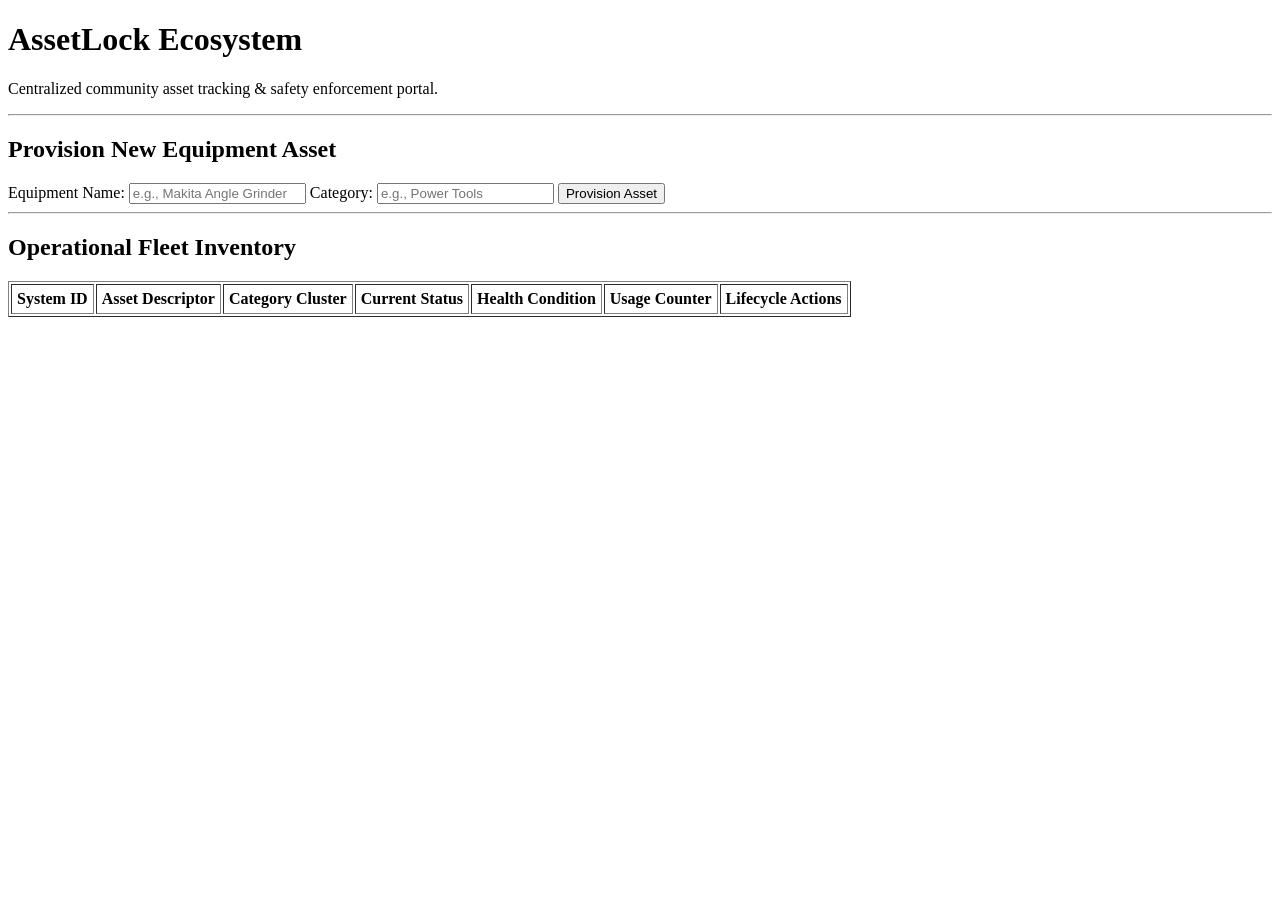
==== static/index.html @ af8e0f71 "Feat: Implement dynamic unstyled HTML frontend and async AJAX interaction engine" ====
<!DOCTYPE html>
<html lang="en">
<head>
    <meta charset="UTF-8">
    <meta name="viewport" content="width=device-width, initial-scale=1.0">
    <title>AssetLock - Centralized Compliance Tracking Engine</title>
</head>
<body>

    <h1>AssetLock Ecosystem</h1>
    <p>Centralized community asset tracking & safety enforcement portal.</p>
    
    <hr>

    <h2>Provision New Equipment Asset</h2>
    <form id="toolForm">
        <label for="toolName">Equipment Name:</label>
        <input type="text" id="toolName" required placeholder="e.g., Makita Angle Grinder">
        
        <label for="toolCategory">Category:</label>
        <input type="text" id="toolCategory" required placeholder="e.g., Power Tools">
        
        <button type="submit">Provision Asset</button>
    </form>

    <hr>

    <h2>Operational Fleet Inventory</h2>
    <table border="1" cellpadding="5">
        <thead>
            <tr>
                <th>System ID</th>
                <th>Asset Descriptor</th>
                <th>Category Cluster</th>
                <th>Current Status</th>
                <th>Health Condition</th>
                <th>Usage Counter</th>
                <th>Lifecycle Actions</th>
            </tr>
        </thead>
        <tbody id="inventoryTableBody">
            </tbody>
    </table>

    <script src="/static/app.js"></script>
</body>
</html>
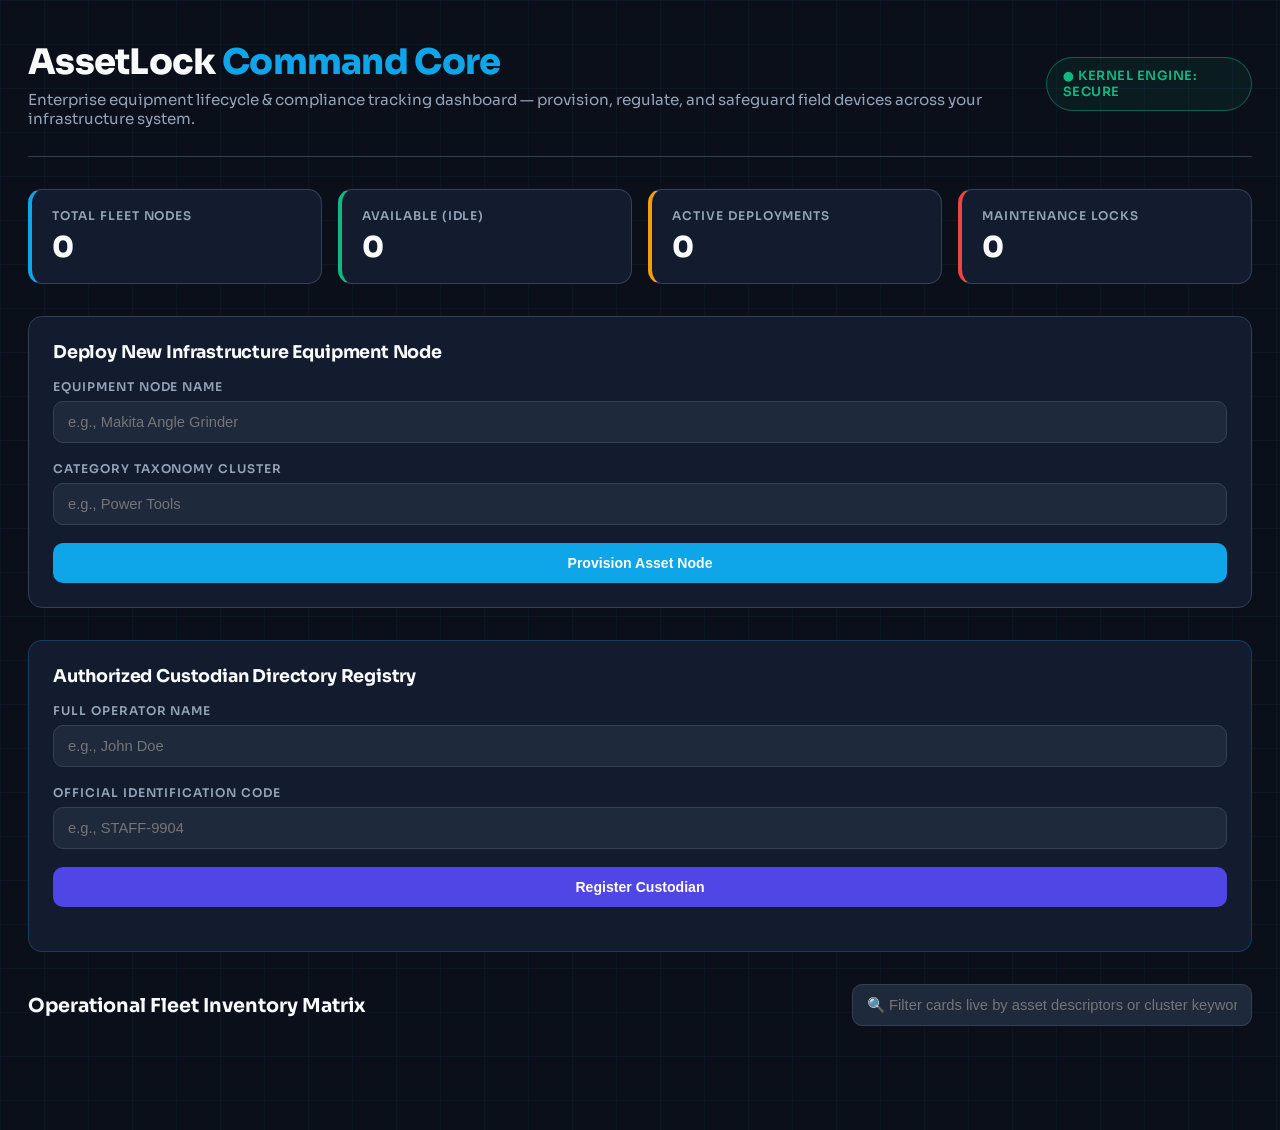
==== commit 35c33c31: "Feat: Complete Day 2 implementation of custom operator registry directory with full inline edit and " ====
--- a/static/index.html
+++ b/static/index.html
@@ -3,44 +3,77 @@
 <head>
     <meta charset="UTF-8">
     <meta name="viewport" content="width=device-width, initial-scale=1.0">
-    <title>AssetLock - Centralized Compliance Tracking Engine</title>
+    <title>AssetLock - Centralized Command Core</title>
+    <link rel="stylesheet" href="/static/style.css">
 </head>
 <body>
 
-    <h1>AssetLock Ecosystem</h1>
-    <p>Centralized community asset tracking & safety enforcement portal.</p>
+    <header class="al-header">
+        <div>
+            <h1 class="al-title">AssetLock <span>Command Core</span></h1>
+            <p class="al-subtitle">Enterprise equipment lifecycle & compliance tracking dashboard — provision, regulate, and safeguard field devices across your infrastructure system.</p>
+        </div>
+        <div class="al-status-badge">● KERNEL ENGINE: SECURE</div>
+    </header>
+
+    <section class="al-stats">
+        <div class="al-stat al-stat--total">
+            <div class="al-stat-label">Total Fleet Nodes</div>
+            <div class="al-stat-value" id="statTotal">0</div>
+        </div>
+        <div class="al-stat al-stat--available">
+            <div class="al-stat-label">Available (Idle)</div>
+            <div class="al-stat-value" id="statAvailable">0</div>
+        </div>
+        <div class="al-stat al-stat--borrowed">
+            <div class="al-stat-label">Active Deployments</div>
+            <div class="al-stat-value" id="statBorrowed">0</div>
+        </div>
+        <div class="al-stat al-stat--locked">
+            <div class="al-stat-label">Maintenance Locks</div>
+            <div class="al-stat-value" id="statLocked">0</div>
+        </div>
+    </section>
+
+    <section class="al-panel">
+        <h2 style="margin-top:0; font-size:1.1rem; margin-bottom:1rem; letter-spacing:-0.01em;">Deploy New Infrastructure Equipment Node</h2>
+        <form id="toolForm" class="al-form-grid">
+            <div class="al-field">
+                <label class="al-label">Equipment Node Name</label>
+                <input type="text" id="toolName" required class="al-input" placeholder="e.g., Makita Angle Grinder">
+            </div>
+            <div class="al-field">
+                <label class="al-label">Category Taxonomy Cluster</label>
+                <input type="text" id="toolCategory" required class="al-input" placeholder="e.g., Power Tools">
+            </div>
+            <button type="submit" class="al-btn al-btn--primary">Provision Asset Node</button>
+        </form>
+    </section>
+
+    <section class="al-panel" style="border-color: rgba(14, 165, 233, 0.25);">
+        <h2 style="margin-top:0; font-size:1.1rem; margin-bottom:1rem; letter-spacing:-0.01em;">Authorized Custodian Directory Registry</h2>
+        <form id="userForm" class="al-form-grid" style="grid-template-columns: repeat(auto-fit, minmax(220px, 1fr)) auto;">
+            <div class="al-field">
+                <label class="al-label">Full Operator Name</label>
+                <input type="text" id="newUserName" required class="al-input" placeholder="e.g., John Doe">
+            </div>
+            <div class="al-field">
+                <label class="al-label">Official Identification Code</label>
+                <input type="text" id="newUserID" required class="al-input" placeholder="e.g., STAFF-9904">
+            </div>
+            <button type="submit" class="al-btn al-btn--primary" style="background-color: #4f46e5;">Register Custodian</button>
+        </form>
+        
+        <div id="userBadgeRegistry" style="display: flex; flex-direction: column; gap: 10px; margin-top: 20px;">
+            </div>
+    </section>
     
-    <hr>
+    <div class="al-filterbar">
+        <h2 style="margin:0; font-size:1.2rem; font-weight:700;">Operational Fleet Inventory Matrix</h2>
+        <input type="text" id="searchBar" class="al-input al-search-input" placeholder="🔍 Filter cards live by asset descriptors or cluster keyword tags...">
+    </div>
 
-    <h2>Provision New Equipment Asset</h2>
-    <form id="toolForm">
-        <label for="toolName">Equipment Name:</label>
-        <input type="text" id="toolName" required placeholder="e.g., Makita Angle Grinder">
-        
-        <label for="toolCategory">Category:</label>
-        <input type="text" id="toolCategory" required placeholder="e.g., Power Tools">
-        
-        <button type="submit">Provision Asset</button>
-    </form>
-
-    <hr>
-
-    <h2>Operational Fleet Inventory</h2>
-    <table border="1" cellpadding="5">
-        <thead>
-            <tr>
-                <th>System ID</th>
-                <th>Asset Descriptor</th>
-                <th>Category Cluster</th>
-                <th>Current Status</th>
-                <th>Health Condition</th>
-                <th>Usage Counter</th>
-                <th>Lifecycle Actions</th>
-            </tr>
-        </thead>
-        <tbody id="inventoryTableBody">
-            </tbody>
-    </table>
+    <main id="inventoryGrid" class="al-fleet-grid"></main>
 
     <script src="/static/app.js"></script>
 </body>
--- a/static/style.css
+++ b/static/style.css
@@ -0,0 +1,231 @@
+@import url('https://fonts.googleapis.com/css2?family=Sora:wght@400;500;600;700;800&family=JetBrains+Mono:wght@400;500;600&display=swap');
+
+:root {
+    --al-bg: #0b0f19;
+    --al-surface: #131c2e;
+    --al-input: #1e293b;
+    --al-text: #f8fafc;
+    --al-muted: #94a3b8;
+    --al-border: #334155;
+
+    --al-blue: #0ea5e9;
+    --al-emerald: #10b981;
+    --al-amber: #f59e0b;
+    --al-crimson: #ef4444;
+
+    --al-radius: 14px;
+    --al-sans: "Sora", "Inter", system-ui, -apple-system, sans-serif;
+}
+
+* { box-sizing: border-box; }
+
+body {
+    margin: 0;
+    background-color: var(--al-bg);
+    color: var(--al-text);
+    font-family: var(--al-sans);
+    padding: 40px 28px 80px;
+    min-height: 100vh;
+    background-image:
+        linear-gradient(rgba(14, 165, 233, 0.05) 1px, transparent 1px),
+        linear-gradient(90deg, rgba(14, 165, 233, 0.05) 1px, transparent 1px);
+    background-size: 44px 44px;
+}
+
+/* Header & Meta */
+.al-header {
+    display: flex;
+    align-items: center;
+    justify-content: space-between;
+    gap: 20px;
+    padding-bottom: 28px;
+    border-bottom: 1px solid var(--al-border);
+    margin-bottom: 32px;
+}
+
+.al-title {
+    font-size: 2.2rem;
+    font-weight: 800;
+    letter-spacing: -0.02em;
+    margin: 0;
+}
+
+.al-title span { color: var(--al-blue); }
+
+.al-subtitle {
+    margin: 6px 0 0;
+    color: var(--al-muted);
+    font-size: 0.95rem;
+}
+
+.al-status-badge {
+    display: inline-flex;
+    align-items: center;
+    gap: 8px;
+    padding: 10px 16px;
+    border-radius: 999px;
+    background: rgba(16, 185, 129, 0.08);
+    border: 1px solid rgba(16, 185, 129, 0.45);
+    color: var(--al-emerald);
+    font-weight: 600;
+    font-size: 0.8rem;
+    letter-spacing: 0.04em;
+}
+
+/* Statistical Strips */
+.al-stats {
+    display: grid;
+    grid-template-columns: repeat(auto-fit, minmax(180px, 1fr));
+    gap: 16px;
+    margin-bottom: 32px;
+}
+
+.al-stat {
+    background: var(--al-surface);
+    border: 1px solid var(--al-border);
+    border-radius: var(--al-radius);
+    padding: 18px 20px;
+}
+
+.al-stat-label {
+    font-size: 0.75rem;
+    letter-spacing: 0.08em;
+    text-transform: uppercase;
+    color: var(--al-muted);
+    font-weight: 600;
+}
+
+.al-stat-value { font-size: 1.8rem; font-weight: 800; margin-top: 6px; }
+.al-stat--total { border-left: 4px solid var(--al-blue); }
+.al-stat--available { border-left: 4px solid var(--al-emerald); }
+.al-stat--borrowed { border-left: 4px solid var(--al-amber); }
+.al-stat--locked { border-left: 4px solid var(--al-crimson); }
+
+/* Administrative Forms */
+.al-panel {
+    background: var(--al-surface);
+    border: 1px solid var(--al-border);
+    border-radius: var(--al-radius);
+    padding: 24px;
+    margin-bottom: 32px;
+}
+
+.al-form-grid {
+    display: grid;
+    grid-template-columns: repeat(auto-fit, minmax(240px, 1fr)) auto;
+    gap: 18px;
+    align-items: flex-end;
+}
+
+.al-field { display: flex; flex-direction: column; gap: 7px; }
+
+.al-label {
+    font-size: 0.75rem;
+    letter-spacing: 0.08em;
+    text-transform: uppercase;
+    color: var(--al-muted);
+    font-weight: 600;
+}
+
+.al-input {
+    background: var(--al-input);
+    border: 1px solid var(--al-border);
+    border-radius: 10px;
+    color: var(--al-text);
+    padding: 12px 14px;
+    font-size: 0.92rem;
+    width: 100%;
+}
+
+.al-input:focus {
+    outline: none;
+    border-color: var(--al-blue);
+}
+
+/* Functional Toolbar */
+.al-filterbar {
+    display: flex;
+    align-items: center;
+    justify-content: space-between;
+    gap: 14px;
+    margin-bottom: 24px;
+}
+
+.al-search-input { width: 400px; }
+
+/* Grid Matrix & Cards */
+.al-fleet-grid {
+    display: grid;
+    grid-template-columns: repeat(auto-fill, minmax(320px, 1fr));
+    gap: 22px;
+}
+
+.al-asset-card {
+    background: var(--al-surface);
+    border: 1px solid var(--al-border);
+    border-radius: var(--al-radius);
+    padding: 22px;
+    display: flex;
+    flex-direction: column;
+    justify-content: space-between;
+    gap: 16px;
+    position: relative;
+    transition: transform 0.18s ease;
+}
+
+.al-asset-card:hover { transform: translateY(-3px); }
+
+.al-card-top { display: flex; justify-content: space-between; align-items: flex-start; gap: 12px; }
+
+.al-asset-name { font-size: 1.25rem; font-weight: 700; margin: 0; }
+
+.al-asset-category { font-size: 0.8rem; color: var(--al-blue); display: inline-block; margin-top: 4px; }
+
+/* Badges & Telemetry Tracks */
+.badge-status {
+    padding: 0.25rem 0.6rem;
+    border-radius: 0.375rem;
+    font-size: 0.75rem;
+    font-weight: 700;
+}
+
+.badge-status.available { background: rgba(16, 185, 129, 0.12); color: var(--al-emerald); border: 1px solid rgba(16, 185, 129, 0.3); }
+.badge-status.borrowed { background: rgba(245, 158, 11, 0.12); color: var(--al-amber); border: 1px solid rgba(245, 158, 11, 0.3); }
+.badge-status.lock { background: rgba(239, 68, 68, 0.14); color: var(--al-crimson); border: 1px solid rgba(239, 68, 68, 0.4); animation: al-pulse 2s infinite; }
+
+@keyframes al-pulse { 0%, 100% { opacity: 1; } 50% { opacity: 0.6; } }
+
+.al-meta-box {
+    background: var(--al-input);
+    padding: 0.6rem 0.8rem;
+    border-radius: 8px;
+    font-size: 0.85rem;
+    margin-top: 8px;
+    border: 1px solid rgba(255, 255, 255, 0.02);
+}
+
+.al-cycle-track { display: flex; gap: 5px; margin-top: 6px; }
+
+.al-cycle-pip {
+    flex: 1; height: 6px; border-radius: 3px;
+    background: #27272a; border: 1px solid var(--al-border);
+}
+
+.al-cycle-pip--on { background: var(--al-amber); border-color: var(--al-amber); }
+.al-cycle-pip--max { background: var(--al-crimson); border-color: var(--al-crimson); }
+
+/* Buttons */
+.al-btn {
+    display: inline-flex; align-items: center; justify-content: center;
+    border: none; border-radius: 10px; padding: 12px 18px;
+    font-size: 0.88rem; font-weight: 600; cursor: pointer; color: #fff;
+}
+
+.al-btn--primary { background: var(--al-blue); }
+.al-btn--emerald { background: var(--al-emerald); }
+.al-btn--amber { background: var(--al-amber); color: #0b0f19; }
+.al-btn--crimson { background: var(--al-crimson); }
+.al-btn--secondary { background: #27272a; border: 1px solid #3f3f46; }
+.al-btn--danger { background: rgba(239, 68, 68, 0.15); color: #fca5a5; border: 1px solid rgba(239, 68, 68, 0.3); }
+
+.card-actions-row { display: grid; grid-template-columns: 1fr 1fr; gap: 0.5rem; margin-top: 10px; }
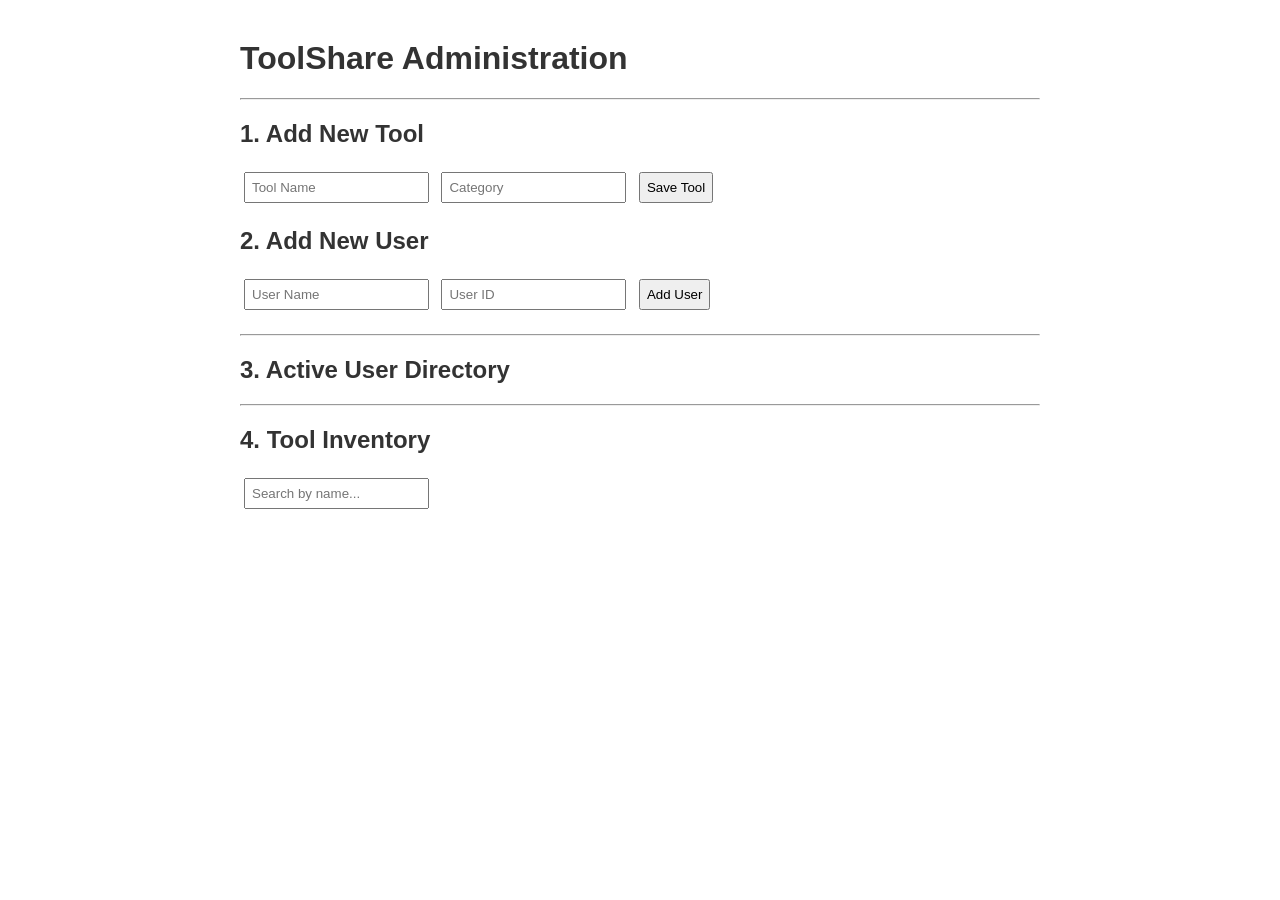
==== commit 1f95743f: "Initial commit: scaffold base JSON data schema collections" ====
--- a/static/index.html
+++ b/static/index.html
@@ -2,78 +2,36 @@
 <html lang="en">
 <head>
     <meta charset="UTF-8">
-    <meta name="viewport" content="width=device-width, initial-scale=1.0">
-    <title>AssetLock - Centralized Command Core</title>
+    <title>ToolShare Admin Platform</title>
     <link rel="stylesheet" href="/static/style.css">
 </head>
 <body>
 
-    <header class="al-header">
-        <div>
-            <h1 class="al-title">AssetLock <span>Command Core</span></h1>
-            <p class="al-subtitle">Enterprise equipment lifecycle & compliance tracking dashboard — provision, regulate, and safeguard field devices across your infrastructure system.</p>
-        </div>
-        <div class="al-status-badge">● KERNEL ENGINE: SECURE</div>
-    </header>
+    <h1>ToolShare Administration</h1>
+    <hr>
 
-    <section class="al-stats">
-        <div class="al-stat al-stat--total">
-            <div class="al-stat-label">Total Fleet Nodes</div>
-            <div class="al-stat-value" id="statTotal">0</div>
-        </div>
-        <div class="al-stat al-stat--available">
-            <div class="al-stat-label">Available (Idle)</div>
-            <div class="al-stat-value" id="statAvailable">0</div>
-        </div>
-        <div class="al-stat al-stat--borrowed">
-            <div class="al-stat-label">Active Deployments</div>
-            <div class="al-stat-value" id="statBorrowed">0</div>
-        </div>
-        <div class="al-stat al-stat--locked">
-            <div class="al-stat-label">Maintenance Locks</div>
-            <div class="al-stat-value" id="statLocked">0</div>
-        </div>
-    </section>
+    <h2>1. Add New Tool</h2>
+    <form id="toolForm">
+        <input type="text" id="toolName" placeholder="Tool Name" required>
+        <input type="text" id="toolCategory" placeholder="Category" required>
+        <button type="submit">Save Tool</button>
+    </form>
 
-    <section class="al-panel">
-        <h2 style="margin-top:0; font-size:1.1rem; margin-bottom:1rem; letter-spacing:-0.01em;">Deploy New Infrastructure Equipment Node</h2>
-        <form id="toolForm" class="al-form-grid">
-            <div class="al-field">
-                <label class="al-label">Equipment Node Name</label>
-                <input type="text" id="toolName" required class="al-input" placeholder="e.g., Makita Angle Grinder">
-            </div>
-            <div class="al-field">
-                <label class="al-label">Category Taxonomy Cluster</label>
-                <input type="text" id="toolCategory" required class="al-input" placeholder="e.g., Power Tools">
-            </div>
-            <button type="submit" class="al-btn al-btn--primary">Provision Asset Node</button>
-        </form>
-    </section>
+    <h2>2. Add New User</h2>
+    <form id="userForm">
+        <input type="text" id="newUserName" placeholder="User Name" required>
+        <input type="text" id="newUserID" placeholder="User ID" required>
+        <button type="submit">Add User</button>
+    </form>
 
-    <section class="al-panel" style="border-color: rgba(14, 165, 233, 0.25);">
-        <h2 style="margin-top:0; font-size:1.1rem; margin-bottom:1rem; letter-spacing:-0.01em;">Authorized Custodian Directory Registry</h2>
-        <form id="userForm" class="al-form-grid" style="grid-template-columns: repeat(auto-fit, minmax(220px, 1fr)) auto;">
-            <div class="al-field">
-                <label class="al-label">Full Operator Name</label>
-                <input type="text" id="newUserName" required class="al-input" placeholder="e.g., John Doe">
-            </div>
-            <div class="al-field">
-                <label class="al-label">Official Identification Code</label>
-                <input type="text" id="newUserID" required class="al-input" placeholder="e.g., STAFF-9904">
-            </div>
-            <button type="submit" class="al-btn al-btn--primary" style="background-color: #4f46e5;">Register Custodian</button>
-        </form>
-        
-        <div id="userBadgeRegistry" style="display: flex; flex-direction: column; gap: 10px; margin-top: 20px;">
-            </div>
-    </section>
-    
-    <div class="al-filterbar">
-        <h2 style="margin:0; font-size:1.2rem; font-weight:700;">Operational Fleet Inventory Matrix</h2>
-        <input type="text" id="searchBar" class="al-input al-search-input" placeholder="🔍 Filter cards live by asset descriptors or cluster keyword tags...">
-    </div>
+    <hr>
+    <h2>3. Active User Directory</h2>
+    <div id="userList"></div>
 
-    <main id="inventoryGrid" class="al-fleet-grid"></main>
+    <hr>
+    <h2>4. Tool Inventory</h2>
+    <input type="text" id="searchBar" placeholder="Search by name...">
+    <div id="inventoryContainer" style="margin-top: 15px;"></div>
 
     <script src="/static/app.js"></script>
 </body>
--- a/static/style.css
+++ b/static/style.css
@@ -1,231 +1,30 @@
-@import url('https://fonts.googleapis.com/css2?family=Sora:wght@400;500;600;700;800&family=JetBrains+Mono:wght@400;500;600&display=swap');
-
-:root {
-    --al-bg: #0b0f19;
-    --al-surface: #131c2e;
-    --al-input: #1e293b;
-    --al-text: #f8fafc;
-    --al-muted: #94a3b8;
-    --al-border: #334155;
-
-    --al-blue: #0ea5e9;
-    --al-emerald: #10b981;
-    --al-amber: #f59e0b;
-    --al-crimson: #ef4444;
-
-    --al-radius: 14px;
-    --al-sans: "Sora", "Inter", system-ui, -apple-system, sans-serif;
+body {
+    font-family: Arial, sans-serif;
+    max-width: 800px;
+    margin: 40px auto;
+    padding: 0 20px;
+    background-color: #ffffff;
+    color: #333333;
 }
 
-* { box-sizing: border-box; }
-
-body {
-    margin: 0;
-    background-color: var(--al-bg);
-    color: var(--al-text);
-    font-family: var(--al-sans);
-    padding: 40px 28px 80px;
-    min-height: 100vh;
-    background-image:
-        linear-gradient(rgba(14, 165, 233, 0.05) 1px, transparent 1px),
-        linear-gradient(90deg, rgba(14, 165, 233, 0.05) 1px, transparent 1px);
-    background-size: 44px 44px;
+input, select, button {
+    padding: 6px;
+    margin: 4px;
 }
 
-/* Header & Meta */
-.al-header {
-    display: flex;
-    align-items: center;
-    justify-content: space-between;
-    gap: 20px;
-    padding-bottom: 28px;
-    border-bottom: 1px solid var(--al-border);
-    margin-bottom: 32px;
+form {
+    margin-bottom: 20px;
 }
 
-.al-title {
-    font-size: 2.2rem;
-    font-weight: 800;
-    letter-spacing: -0.02em;
-    margin: 0;
+.card {
+    border: 1px solid #ccc;
+    padding: 10px;
+    margin: 10px 0;
+    background-color: #f9f9f9;
 }
 
-.al-title span { color: var(--al-blue); }
-
-.al-subtitle {
-    margin: 6px 0 0;
-    color: var(--al-muted);
-    font-size: 0.95rem;
-}
-
-.al-status-badge {
-    display: inline-flex;
-    align-items: center;
-    gap: 8px;
-    padding: 10px 16px;
-    border-radius: 999px;
-    background: rgba(16, 185, 129, 0.08);
-    border: 1px solid rgba(16, 185, 129, 0.45);
-    color: var(--al-emerald);
-    font-weight: 600;
-    font-size: 0.8rem;
-    letter-spacing: 0.04em;
-}
-
-/* Statistical Strips */
-.al-stats {
-    display: grid;
-    grid-template-columns: repeat(auto-fit, minmax(180px, 1fr));
-    gap: 16px;
-    margin-bottom: 32px;
-}
-
-.al-stat {
-    background: var(--al-surface);
-    border: 1px solid var(--al-border);
-    border-radius: var(--al-radius);
-    padding: 18px 20px;
-}
-
-.al-stat-label {
-    font-size: 0.75rem;
-    letter-spacing: 0.08em;
-    text-transform: uppercase;
-    color: var(--al-muted);
-    font-weight: 600;
-}
-
-.al-stat-value { font-size: 1.8rem; font-weight: 800; margin-top: 6px; }
-.al-stat--total { border-left: 4px solid var(--al-blue); }
-.al-stat--available { border-left: 4px solid var(--al-emerald); }
-.al-stat--borrowed { border-left: 4px solid var(--al-amber); }
-.al-stat--locked { border-left: 4px solid var(--al-crimson); }
-
-/* Administrative Forms */
-.al-panel {
-    background: var(--al-surface);
-    border: 1px solid var(--al-border);
-    border-radius: var(--al-radius);
-    padding: 24px;
-    margin-bottom: 32px;
-}
-
-.al-form-grid {
-    display: grid;
-    grid-template-columns: repeat(auto-fit, minmax(240px, 1fr)) auto;
-    gap: 18px;
-    align-items: flex-end;
-}
-
-.al-field { display: flex; flex-direction: column; gap: 7px; }
-
-.al-label {
-    font-size: 0.75rem;
-    letter-spacing: 0.08em;
-    text-transform: uppercase;
-    color: var(--al-muted);
-    font-weight: 600;
-}
-
-.al-input {
-    background: var(--al-input);
-    border: 1px solid var(--al-border);
-    border-radius: 10px;
-    color: var(--al-text);
-    padding: 12px 14px;
-    font-size: 0.92rem;
-    width: 100%;
-}
-
-.al-input:focus {
-    outline: none;
-    border-color: var(--al-blue);
-}
-
-/* Functional Toolbar */
-.al-filterbar {
-    display: flex;
-    align-items: center;
-    justify-content: space-between;
-    gap: 14px;
-    margin-bottom: 24px;
-}
-
-.al-search-input { width: 400px; }
-
-/* Grid Matrix & Cards */
-.al-fleet-grid {
-    display: grid;
-    grid-template-columns: repeat(auto-fill, minmax(320px, 1fr));
-    gap: 22px;
-}
-
-.al-asset-card {
-    background: var(--al-surface);
-    border: 1px solid var(--al-border);
-    border-radius: var(--al-radius);
-    padding: 22px;
-    display: flex;
-    flex-direction: column;
-    justify-content: space-between;
-    gap: 16px;
-    position: relative;
-    transition: transform 0.18s ease;
-}
-
-.al-asset-card:hover { transform: translateY(-3px); }
-
-.al-card-top { display: flex; justify-content: space-between; align-items: flex-start; gap: 12px; }
-
-.al-asset-name { font-size: 1.25rem; font-weight: 700; margin: 0; }
-
-.al-asset-category { font-size: 0.8rem; color: var(--al-blue); display: inline-block; margin-top: 4px; }
-
-/* Badges & Telemetry Tracks */
-.badge-status {
-    padding: 0.25rem 0.6rem;
-    border-radius: 0.375rem;
-    font-size: 0.75rem;
-    font-weight: 700;
-}
-
-.badge-status.available { background: rgba(16, 185, 129, 0.12); color: var(--al-emerald); border: 1px solid rgba(16, 185, 129, 0.3); }
-.badge-status.borrowed { background: rgba(245, 158, 11, 0.12); color: var(--al-amber); border: 1px solid rgba(245, 158, 11, 0.3); }
-.badge-status.lock { background: rgba(239, 68, 68, 0.14); color: var(--al-crimson); border: 1px solid rgba(239, 68, 68, 0.4); animation: al-pulse 2s infinite; }
-
-@keyframes al-pulse { 0%, 100% { opacity: 1; } 50% { opacity: 0.6; } }
-
-.al-meta-box {
-    background: var(--al-input);
-    padding: 0.6rem 0.8rem;
-    border-radius: 8px;
-    font-size: 0.85rem;
-    margin-top: 8px;
-    border: 1px solid rgba(255, 255, 255, 0.02);
-}
-
-.al-cycle-track { display: flex; gap: 5px; margin-top: 6px; }
-
-.al-cycle-pip {
-    flex: 1; height: 6px; border-radius: 3px;
-    background: #27272a; border: 1px solid var(--al-border);
-}
-
-.al-cycle-pip--on { background: var(--al-amber); border-color: var(--al-amber); }
-.al-cycle-pip--max { background: var(--al-crimson); border-color: var(--al-crimson); }
-
-/* Buttons */
-.al-btn {
-    display: inline-flex; align-items: center; justify-content: center;
-    border: none; border-radius: 10px; padding: 12px 18px;
-    font-size: 0.88rem; font-weight: 600; cursor: pointer; color: #fff;
-}
-
-.al-btn--primary { background: var(--al-blue); }
-.al-btn--emerald { background: var(--al-emerald); }
-.al-btn--amber { background: var(--al-amber); color: #0b0f19; }
-.al-btn--crimson { background: var(--al-crimson); }
-.al-btn--secondary { background: #27272a; border: 1px solid #3f3f46; }
-.al-btn--danger { background: rgba(239, 68, 68, 0.15); color: #fca5a5; border: 1px solid rgba(239, 68, 68, 0.3); }
-
-.card-actions-row { display: grid; grid-template-columns: 1fr 1fr; gap: 0.5rem; margin-top: 10px; }+.user-row {
+    padding: 6px;
+    background: #eee;
+    margin: 4px 0;
+}
